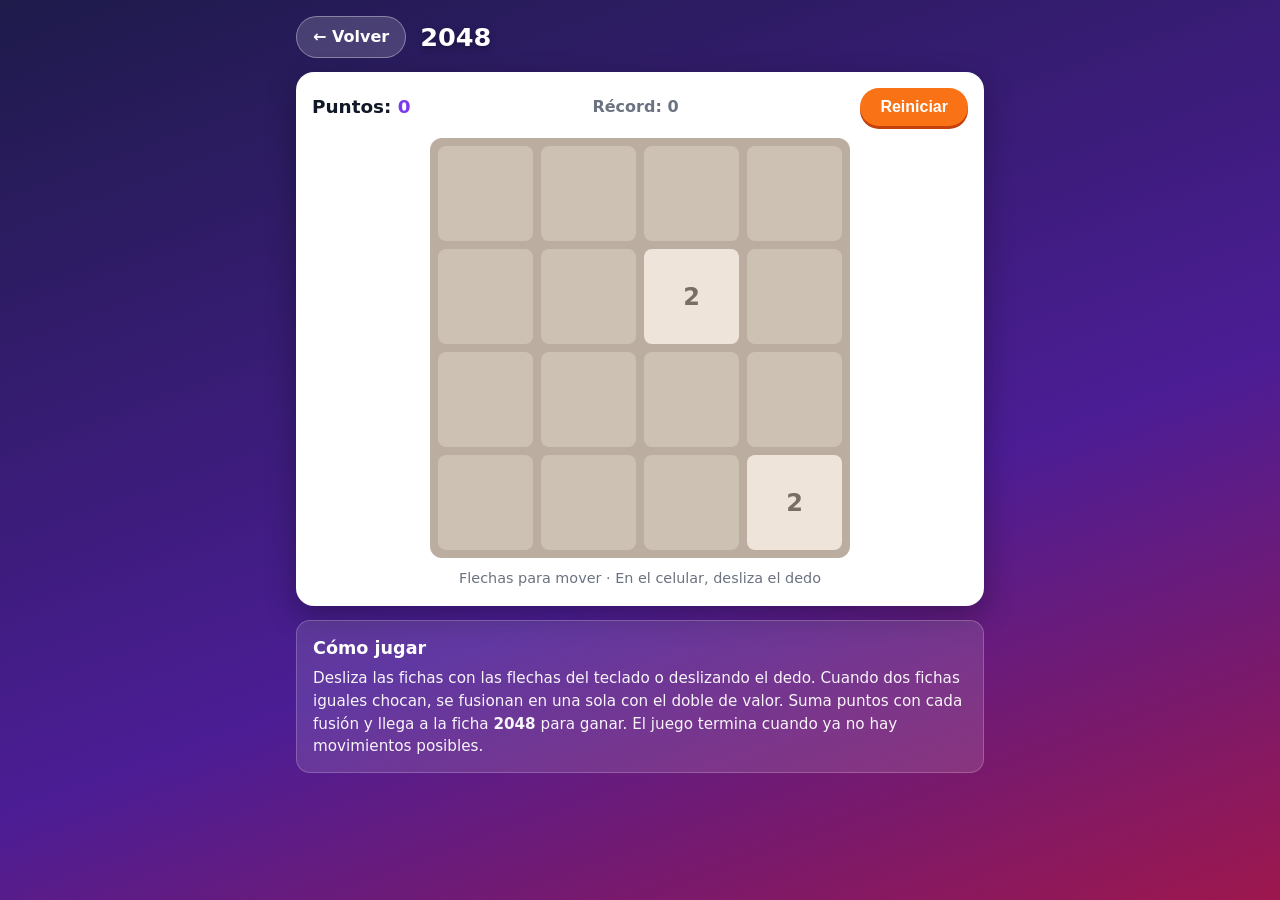
==== juegos/2048.html @ 93b24fdc "Portal Chispa Juegos: 11 juegos libres" ====
<!DOCTYPE html>
<html lang="es-MX">
<head>
<meta charset="UTF-8">
<meta name="viewport" content="width=device-width, initial-scale=1">
<title>2048 — Chispa Juegos</title>
<link rel="stylesheet" href="juegos.css">
<style>
  #board { display: grid; grid-template-columns: repeat(4, 1fr); gap: 8px; background: #bbada0; padding: 8px; border-radius: 12px; max-width: 420px; margin: 0 auto; }
  .tile { aspect-ratio: 1; display: flex; align-items: center; justify-content: center; font-weight: 800; font-size: 1.5rem; border-radius: 8px; background: #cdc1b4; color: #776e65; }
  .tile.v2 { background: #eee4da; } .tile.v4 { background: #ede0c8; }
  .tile.v8 { background: #f2b179; color: #fff; } .tile.v16 { background: #f59563; color: #fff; }
  .tile.v32 { background: #f67c5f; color: #fff; } .tile.v64 { background: #f65e3b; color: #fff; }
  .tile.v128 { background: #edcf72; color: #fff; font-size: 1.25rem; } .tile.v256 { background: #edcc61; color: #fff; font-size: 1.25rem; }
  .tile.v512 { background: #edc850; color: #fff; font-size: 1.25rem; } .tile.v1024 { background: #edc53f; color: #fff; font-size: 1.1rem; }
  .tile.v2048 { background: #edc22e; color: #fff; font-size: 1.1rem; box-shadow: 0 0 12px #edc22e; }
  #board { touch-action: none; }
</style>
</head>
<body>
<div class="wrap">
  <div class="topbar"><a class="back" href="../index.html">← Volver</a><h1>2048</h1></div>
  <div class="panel">
    <div class="scorebar">
      <div class="score">Puntos: <span id="score">0</span></div>
      <div class="best">Récord: <span id="best">0</span></div>
      <button class="btn" id="restart">Reiniciar</button>
    </div>
    <div id="board"></div>
    <p class="hint">Flechas para mover · En el celular, desliza el dedo</p>
    <div class="message" id="message"></div>
  </div>
  <div class="instructions">
    <h2>Cómo jugar</h2>
    <p>Desliza las fichas con las flechas del teclado o deslizando el dedo. Cuando dos fichas iguales chocan, se fusionan en una sola con el doble de valor. Suma puntos con cada fusión y llega a la ficha <strong>2048</strong> para ganar. El juego termina cuando ya no hay movimientos posibles.</p>
  </div>
</div>
<script>
(function () {
  "use strict";
  var boardEl = document.getElementById("board");
  var scoreEl = document.getElementById("score");
  var bestEl = document.getElementById("best");
  var msgEl = document.getElementById("message");
  var grid, score, best = 0, over = false, won = false;

  try { best = parseInt(localStorage.getItem("chispa-2048-best") || "0", 10) || 0; } catch (e) {}
  bestEl.textContent = best;

  function emptyCells() {
    var cells = [];
    for (var r = 0; r < 4; r++) for (var c = 0; c < 4; c++) if (!grid[r][c]) cells.push([r, c]);
    return cells;
  }

  function addTile() {
    var cells = emptyCells();
    if (!cells.length) return;
    var cell = cells[Math.floor(Math.random() * cells.length)];
    grid[cell[0]][cell[1]] = Math.random() < 0.9 ? 2 : 4;
  }

  function render() {
    boardEl.innerHTML = "";
    for (var r = 0; r < 4; r++) for (var c = 0; c < 4; c++) {
      var d = document.createElement("div");
      var v = grid[r][c];
      d.className = "tile" + (v ? " v" + v : "");
      d.textContent = v || "";
      boardEl.appendChild(d);
    }
    scoreEl.textContent = score;
  }

  function slide(row) {
    var arr = row.filter(function (v) { return v; });
    for (var i = 0; i < arr.length - 1; i++) {
      if (arr[i] === arr[i + 1]) { arr[i] *= 2; score += arr[i]; arr.splice(i + 1, 1); }
    }
    while (arr.length < 4) arr.push(0);
    return arr;
  }

  function arraysEqual(a, b) { return a.every(function (v, i) { return v === b[i]; }); }

  function canMove() {
    if (emptyCells().length) return true;
    for (var r = 0; r < 4; r++) for (var c = 0; c < 4; c++) {
      if ((c < 3 && grid[r][c] === grid[r][c + 1]) || (r < 3 && grid[r][c] === grid[r + 1][c])) return true;
    }
    return false;
  }

  function move(dir) {
    if (over) return;
    var before = JSON.stringify(grid);
    if (dir === "left" || dir === "right") {
      for (var r = 0; r < 4; r++) {
        var row = grid[r].slice();
        if (dir === "right") row.reverse();
        row = slide(row);
        if (dir === "right") row.reverse();
        grid[r] = row;
      }
    } else {
      for (var c = 0; c < 4; c++) {
        var col = [grid[0][c], grid[1][c], grid[2][c], grid[3][c]];
        if (dir === "down") col.reverse();
        col = slide(col);
        if (dir === "down") col.reverse();
        for (var r2 = 0; r2 < 4; r2++) grid[r2][c] = col[r2];
      }
    }
    if (JSON.stringify(grid) !== before) {
      addTile();
      render();
      if (score > best) { best = score; bestEl.textContent = best; try { localStorage.setItem("chispa-2048-best", String(best)); } catch (e) {} }
      if (!won && grid.some(function (row) { return row.indexOf(2048) !== -1; })) {
        won = true;
        msgEl.textContent = "¡Ganaste! Llegaste al 2048. Puedes seguir jugando para sumar más puntos.";
        msgEl.className = "message show win";
      } else if (!canMove()) {
        over = true;
        msgEl.textContent = "Fin del juego: ya no hay movimientos. Hiciste " + score + " puntos.";
        msgEl.className = "message show lose";
      }
    }
  }

  function reset() {
    grid = [[0, 0, 0, 0], [0, 0, 0, 0], [0, 0, 0, 0], [0, 0, 0, 0]];
    score = 0; over = false; won = false;
    msgEl.className = "message"; msgEl.textContent = "";
    addTile(); addTile();
    render();
  }

  document.addEventListener("keydown", function (e) {
    var map = { ArrowLeft: "left", ArrowRight: "right", ArrowUp: "up", ArrowDown: "down" };
    if (map[e.key]) { move(map[e.key]); e.preventDefault(); }
  });

  var tx = 0, ty = 0;
  boardEl.addEventListener("touchstart", function (e) { tx = e.touches[0].clientX; ty = e.touches[0].clientY; e.preventDefault(); }, { passive: false });
  boardEl.addEventListener("touchend", function (e) {
    var dx = e.changedTouches[0].clientX - tx, dy = e.changedTouches[0].clientY - ty;
    if (Math.max(Math.abs(dx), Math.abs(dy)) < 20) return;
    if (Math.abs(dx) > Math.abs(dy)) move(dx > 0 ? "right" : "left");
    else move(dy > 0 ? "down" : "up");
    e.preventDefault();
  }, { passive: false });

  document.getElementById("restart").addEventListener("click", reset);
  reset();
})();
</script>
</body>
</html>
---- juegos/juegos.css ----
/* Chispa Juegos — estilos compartidos por todos los juegos */
* { box-sizing: border-box; margin: 0; padding: 0; }

body {
  font-family: "Segoe UI", system-ui, -apple-system, "Helvetica Neue", Arial, sans-serif;
  background: linear-gradient(160deg, #1e1b4b 0%, #4c1d95 60%, #9d174d 100%);
  background-attachment: fixed;
  color: #fff;
  min-height: 100vh;
  line-height: 1.5;
}

.wrap { max-width: 720px; margin: 0 auto; padding: 16px; }

.topbar { display: flex; align-items: center; gap: 14px; margin-bottom: 14px; flex-wrap: wrap; }
.topbar h1 { font-size: 1.6rem; text-shadow: 0 2px 6px rgba(0, 0, 0, .35); }

.back {
  display: inline-block;
  background: rgba(255, 255, 255, .16);
  color: #fff;
  text-decoration: none;
  font-weight: 700;
  padding: 8px 16px;
  border-radius: 999px;
  border: 1px solid rgba(255, 255, 255, .35);
  transition: background .15s ease;
}
.back:hover { background: rgba(255, 255, 255, .3); }

.panel {
  background: #fff;
  color: #111827;
  border-radius: 18px;
  padding: 16px;
  box-shadow: 0 10px 30px rgba(0, 0, 0, .3);
}

.scorebar {
  display: flex;
  justify-content: space-between;
  align-items: center;
  gap: 10px;
  flex-wrap: wrap;
  margin-bottom: 12px;
}
.score { font-weight: 800; font-size: 1.15rem; }
.score span { color: #7c3aed; }
.best { font-weight: 700; color: #6b7280; }

.btn {
  background: #f97316;
  color: #fff;
  border: none;
  padding: 10px 20px;
  border-radius: 999px;
  font-weight: 800;
  font-size: 1rem;
  cursor: pointer;
  box-shadow: 0 3px 0 #c2410c;
  transition: transform .1s ease, filter .15s ease;
}
.btn:hover { filter: brightness(1.08); }
.btn:active { transform: translateY(2px); box-shadow: none; }
.btn.secondary { background: #e5e7eb; color: #111827; box-shadow: 0 3px 0 #9ca3af; }
.btn.green { background: #22c55e; box-shadow: 0 3px 0 #15803d; }
.btn:disabled { opacity: .5; cursor: default; }

canvas {
  display: block;
  margin: 0 auto;
  max-width: 100%;
  height: auto;
  background: #0f172a;
  border-radius: 12px;
  touch-action: none;
}

.hint { text-align: center; color: #6b7280; font-size: .9rem; margin-top: 10px; }

.instructions {
  background: rgba(255, 255, 255, .12);
  border: 1px solid rgba(255, 255, 255, .2);
  border-radius: 14px;
  padding: 14px 16px;
  margin-top: 14px;
  font-size: .95rem;
}
.instructions h2 { font-size: 1.1rem; margin-bottom: 6px; }
.instructions p, .instructions li { opacity: .95; }
.instructions ul { margin-left: 20px; }

.message {
  display: none;
  text-align: center;
  font-weight: 800;
  font-size: 1.15rem;
  padding: 10px;
  border-radius: 10px;
  margin-top: 12px;
}
.message.show { display: block; }
.message.win { background: #dcfce7; color: #166534; }
.message.lose { background: #fee2e2; color: #991b1b; }
.message.info { background: #dbeafe; color: #1e40af; }

@media (max-width: 640px) {
  .topbar h1 { font-size: 1.3rem; }
  .panel { padding: 12px; }
}
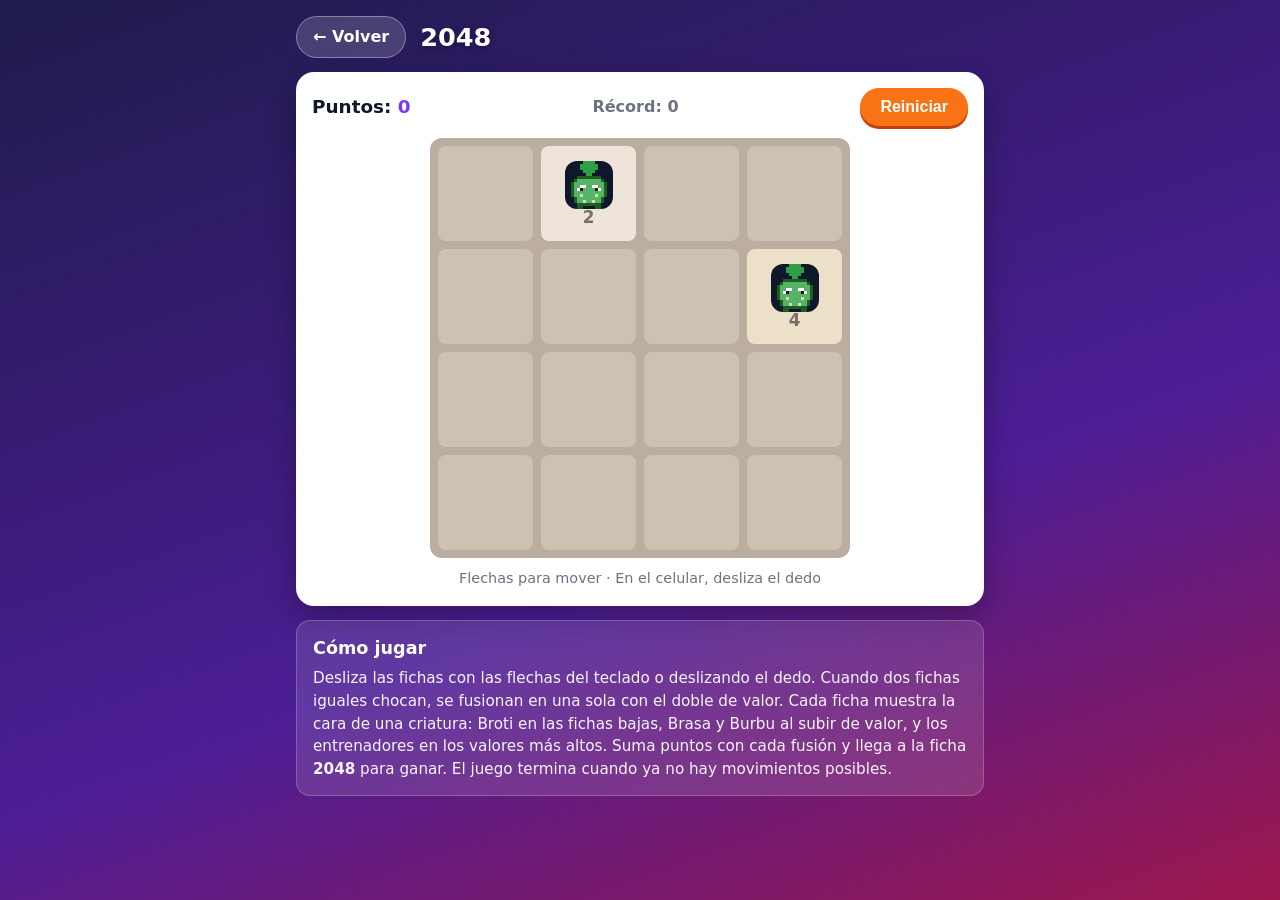
==== commit 58123129: "Sprites originales en los 12 juegos + Batalla de criaturas" ====
--- a/juegos/2048.html
+++ b/juegos/2048.html
@@ -7,7 +7,9 @@
 <link rel="stylesheet" href="juegos.css">
 <style>
   #board { display: grid; grid-template-columns: repeat(4, 1fr); gap: 8px; background: #bbada0; padding: 8px; border-radius: 12px; max-width: 420px; margin: 0 auto; }
-  .tile { aspect-ratio: 1; display: flex; align-items: center; justify-content: center; font-weight: 800; font-size: 1.5rem; border-radius: 8px; background: #cdc1b4; color: #776e65; }
+  .tile { aspect-ratio: 1; display: flex; flex-direction: column; align-items: center; justify-content: center; font-weight: 800; font-size: 1.5rem; border-radius: 8px; background: #cdc1b4; color: #776e65; }
+  .tile canvas { width: 48px; height: 48px; image-rendering: pixelated; }
+  .tile .num { font-size: 1.05rem; line-height: 1; }
   .tile.v2 { background: #eee4da; } .tile.v4 { background: #ede0c8; }
   .tile.v8 { background: #f2b179; color: #fff; } .tile.v16 { background: #f59563; color: #fff; }
   .tile.v32 { background: #f67c5f; color: #fff; } .tile.v64 { background: #f65e3b; color: #fff; }
@@ -32,12 +34,16 @@
   </div>
   <div class="instructions">
     <h2>Cómo jugar</h2>
-    <p>Desliza las fichas con las flechas del teclado o deslizando el dedo. Cuando dos fichas iguales chocan, se fusionan en una sola con el doble de valor. Suma puntos con cada fusión y llega a la ficha <strong>2048</strong> para ganar. El juego termina cuando ya no hay movimientos posibles.</p>
+    <p>Desliza las fichas con las flechas del teclado o deslizando el dedo. Cuando dos fichas iguales chocan, se fusionan en una sola con el doble de valor. Cada ficha muestra la cara de una criatura: Broti en las fichas bajas, Brasa y Burbu al subir de valor, y los entrenadores en los valores más altos. Suma puntos con cada fusión y llega a la ficha <strong>2048</strong> para ganar. El juego termina cuando ya no hay movimientos posibles.</p>
   </div>
 </div>
+<script src="sprites.js"></script>
 <script>
 (function () {
   "use strict";
+  var S = window.SPRITES;
+  /* Cara que muestra cada ficha según su valor */
+  var FACES = { 2: "broti", 4: "broti", 8: "brasa", 16: "brasa", 32: "burbu", 64: "burbu", 128: "chico", 256: "chico", 512: "chica", 1024: "chica", 2048: "chica" };
   var boardEl = document.getElementById("board");
   var scoreEl = document.getElementById("score");
   var bestEl = document.getElementById("best");
@@ -66,7 +72,20 @@
       var d = document.createElement("div");
       var v = grid[r][c];
       d.className = "tile" + (v ? " v" + v : "");
-      d.textContent = v || "";
+      if (v) {
+        var cv = document.createElement("canvas");
+        cv.width = 64; cv.height = 64;
+        var c2 = cv.getContext("2d");
+        c2.imageSmoothingEnabled = false;
+        var face = FACES[v];
+        if (face === "chico" || face === "chica") S.drawTrainer(c2, face, 0, 0, 0, 4, false);
+        else S.drawCreature(c2, face, "idle", 0, 0, 0, 4, false);
+        d.appendChild(cv);
+        var n = document.createElement("span");
+        n.className = "num";
+        n.textContent = v;
+        d.appendChild(n);
+      }
       boardEl.appendChild(d);
     }
     scoreEl.textContent = score;
